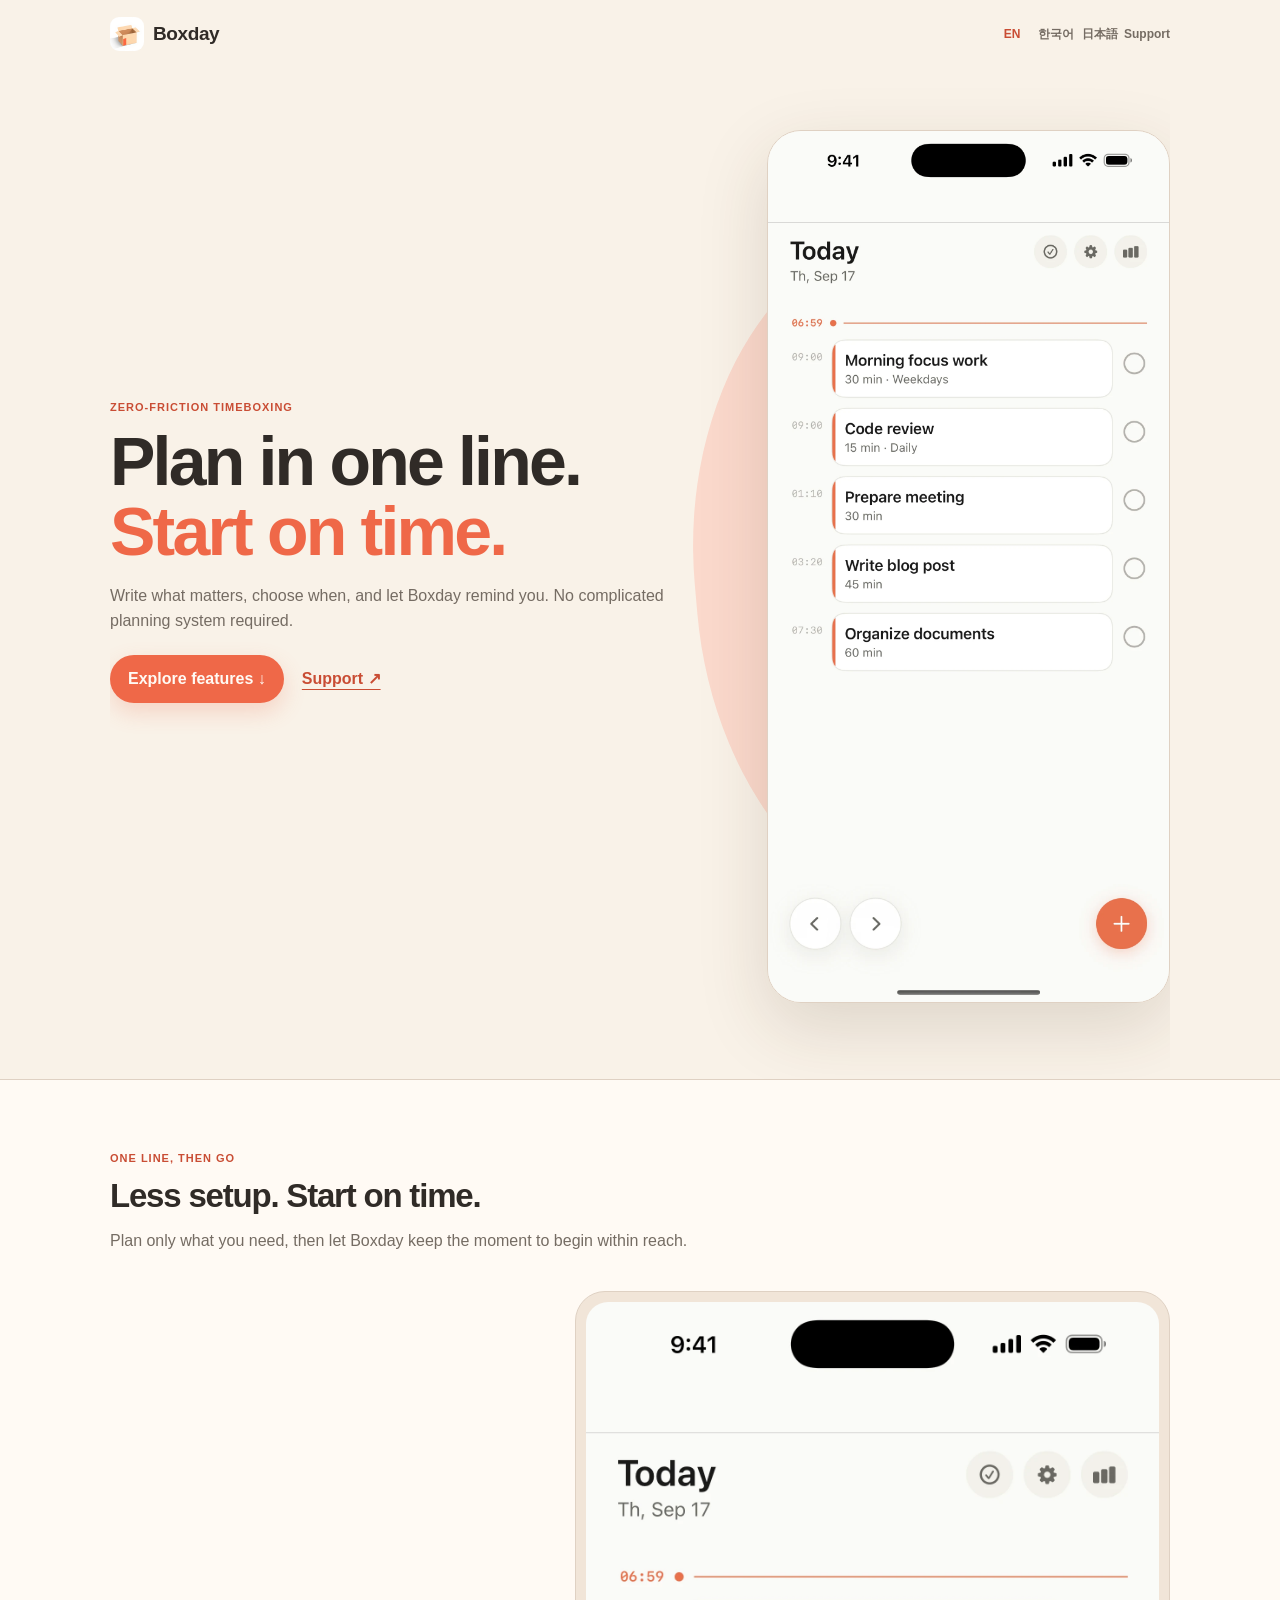
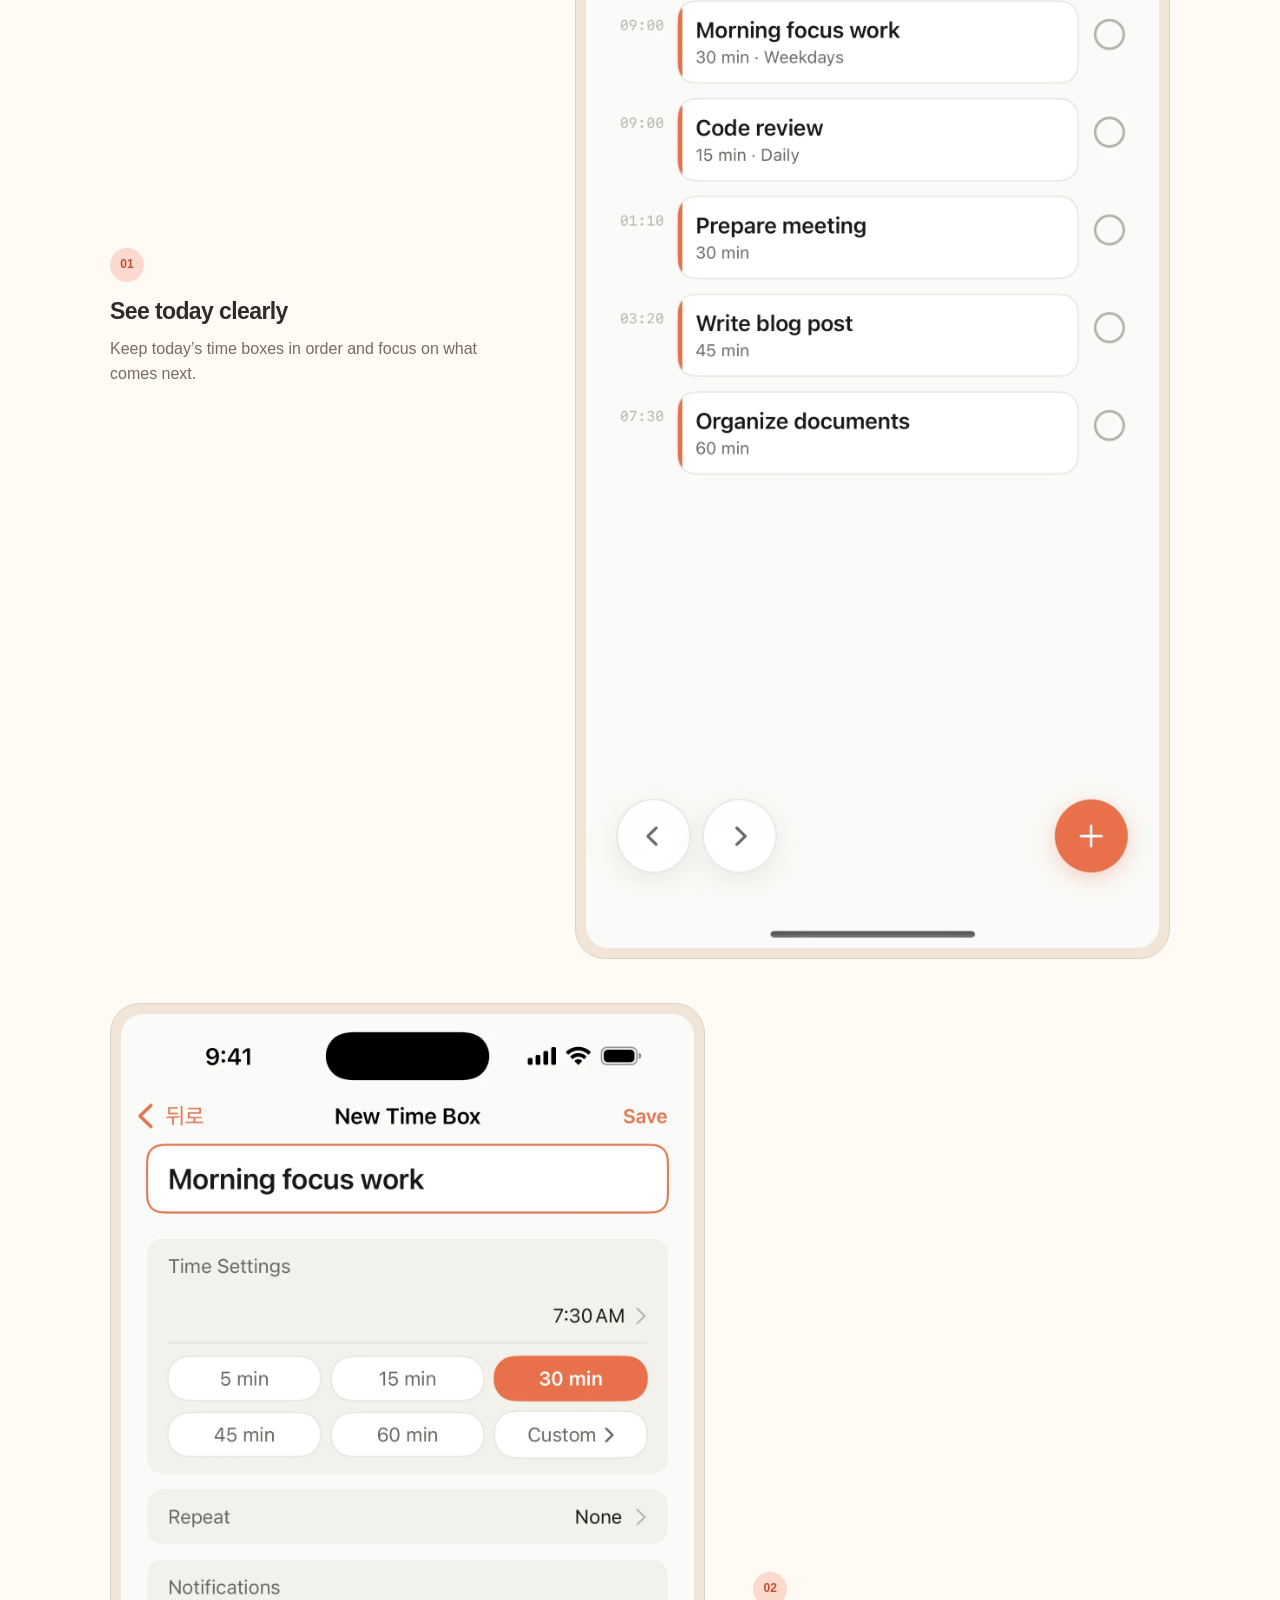
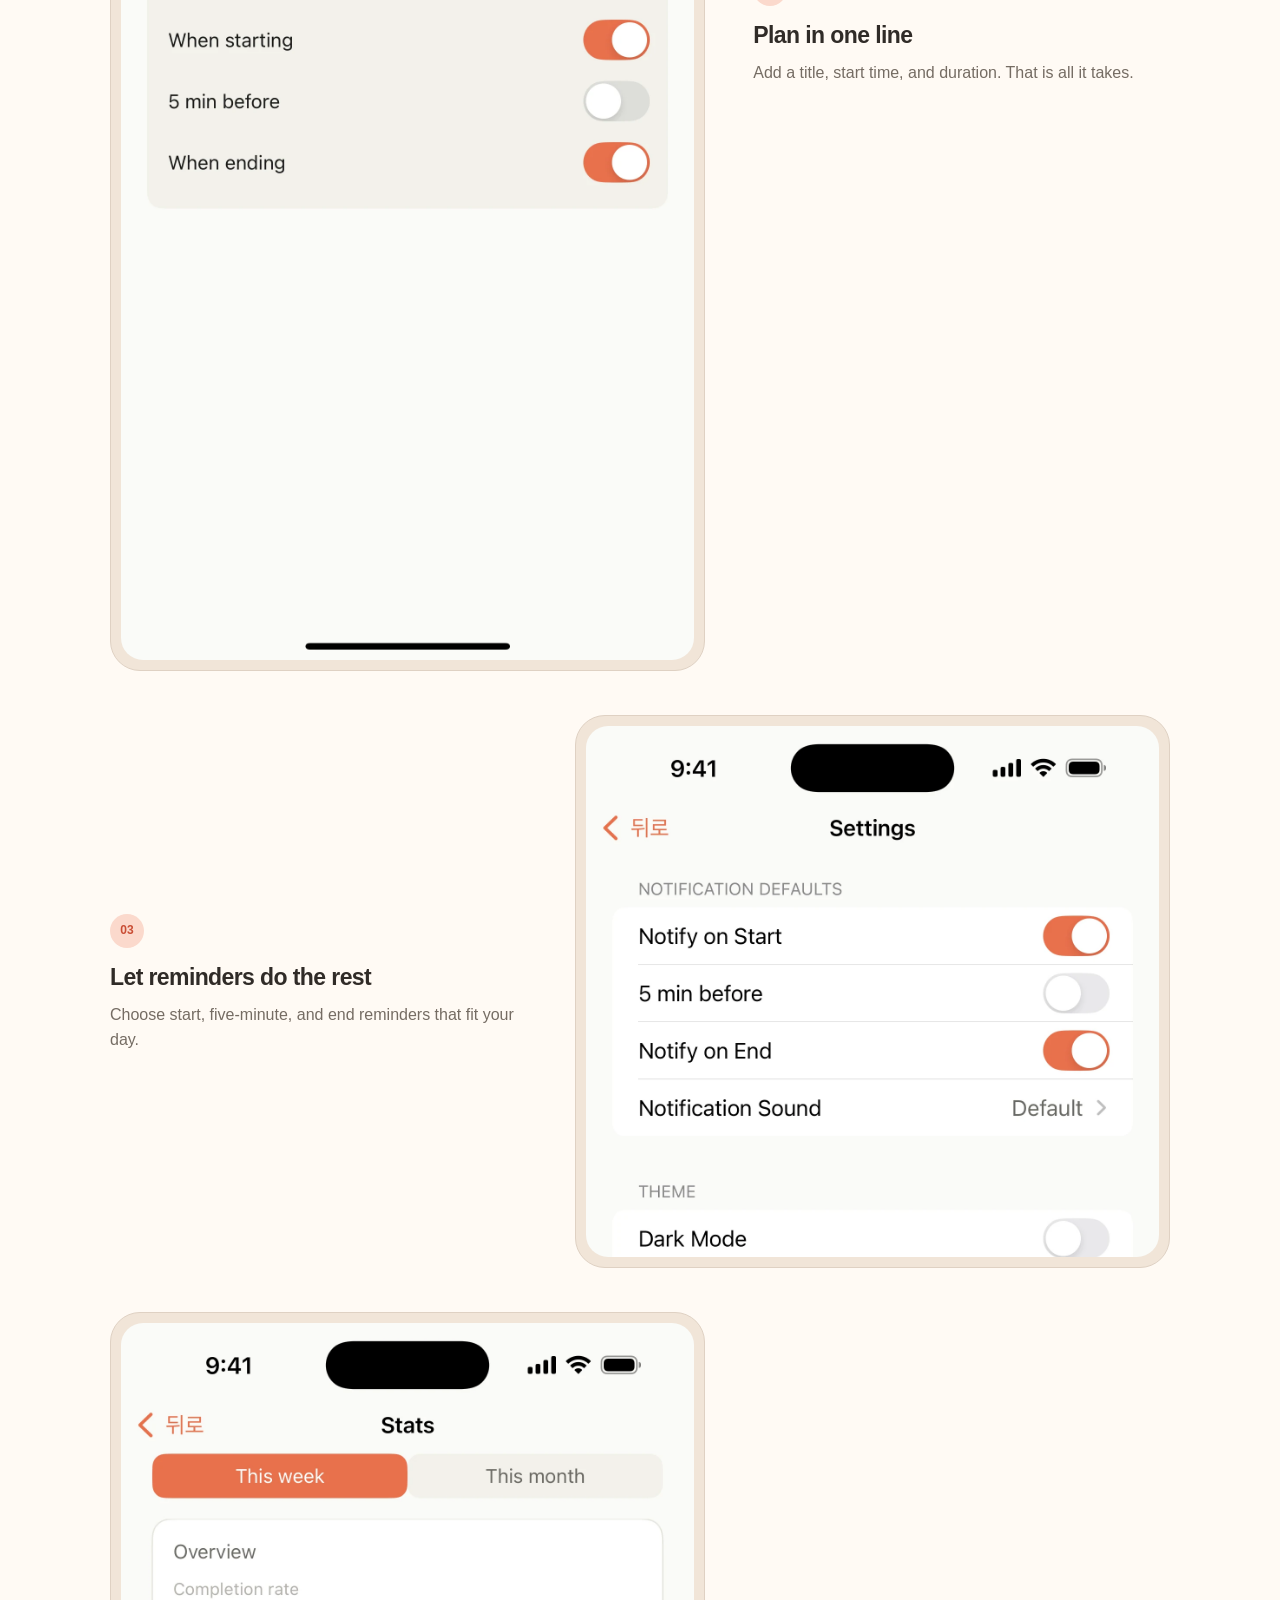
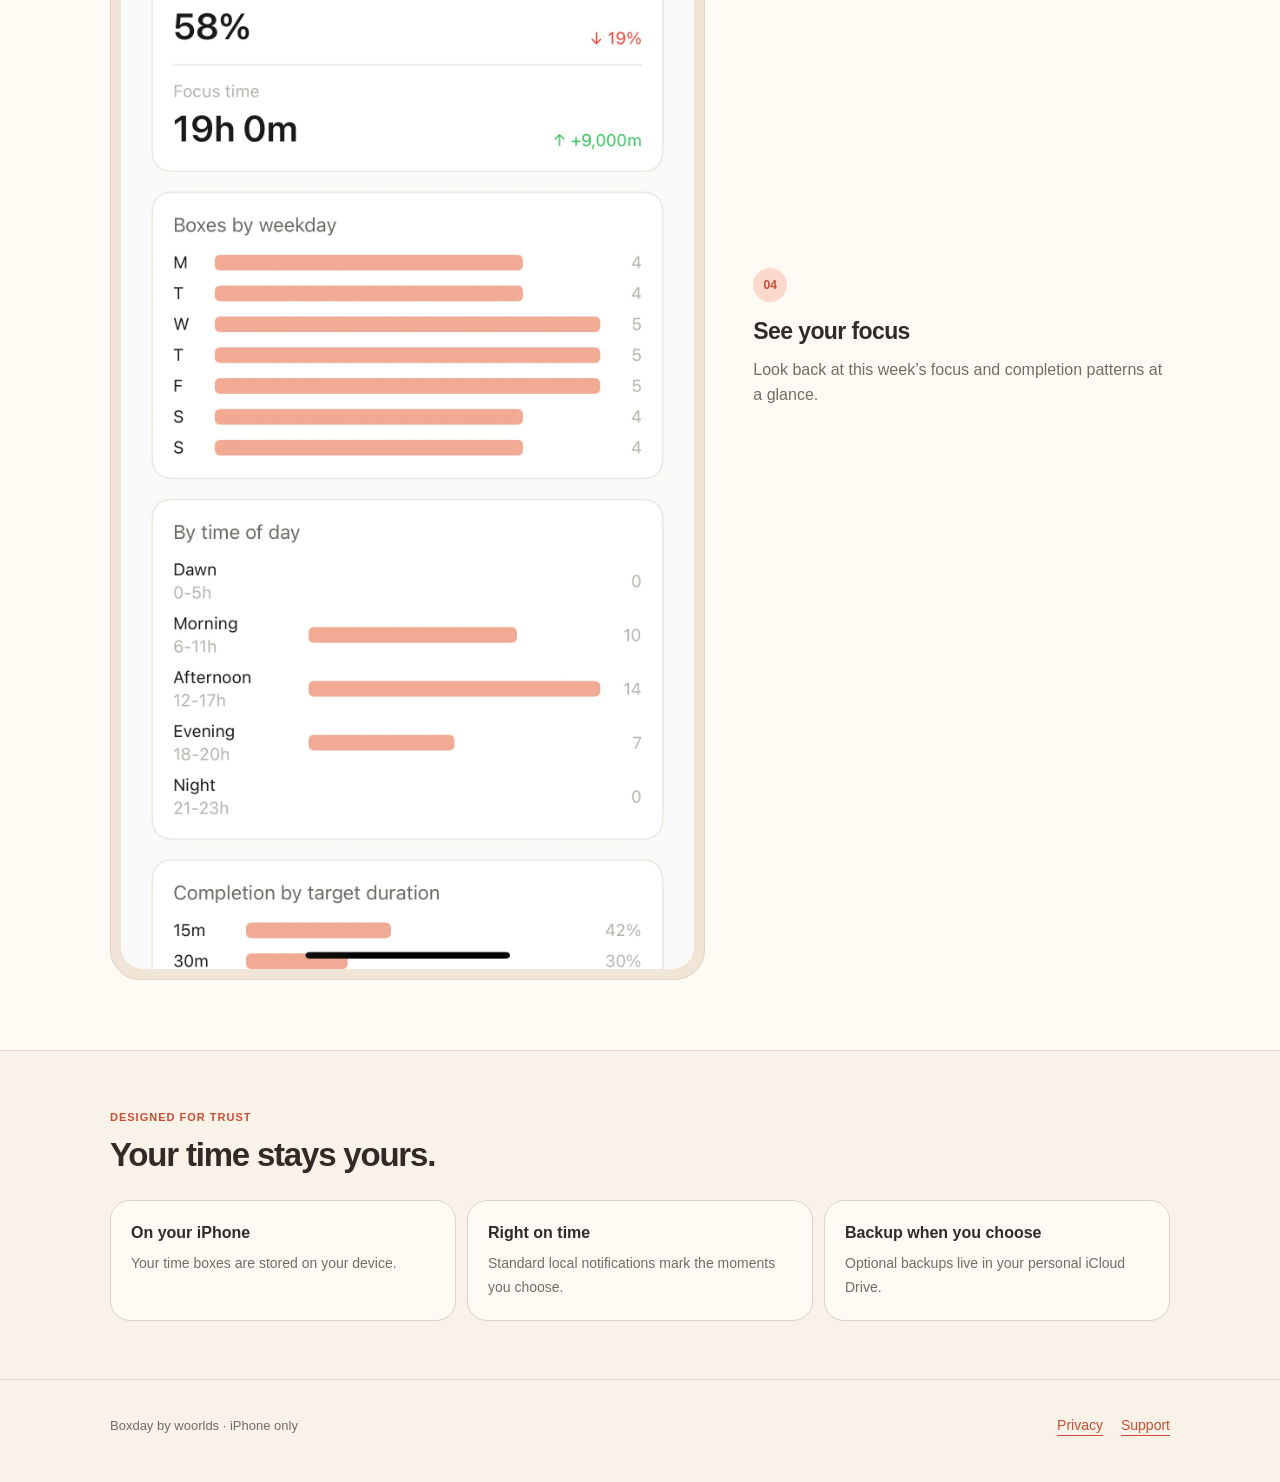
==== boxday/index.html @ e558db80 "feat: add Boxday marketing content" ====
<!doctype html>
<html lang="en">
<head>
  <meta charset="utf-8">
  <meta name="viewport" content="width=device-width, initial-scale=1">
  <meta name="theme-color" content="#F9F2E8" media="(prefers-color-scheme: light)">
  <meta name="theme-color" content="#171310" media="(prefers-color-scheme: dark)">
  <title>Boxday — Plan in one line. Start on time.</title>
  <meta name="description" content="Plan your day in one line, choose a start time, and let Boxday remind you when it is time to begin on iPhone.">
  <link rel="canonical" href="https://woorlds.github.io/boxday/">
  <link rel="alternate" hreflang="en" href="https://woorlds.github.io/boxday/">
  <link rel="alternate" hreflang="ko" href="https://woorlds.github.io/boxday/ko/">
  <link rel="alternate" hreflang="ja" href="https://woorlds.github.io/boxday/ja/">
  <link rel="alternate" hreflang="x-default" href="https://woorlds.github.io/boxday/">
  <link rel="icon" href="./assets/icon.png">
  <link rel="stylesheet" href="./style.css">
</head>
<body>
  <a class="skip-link" href="#main">Skip to content</a>
  <header class="site-header wrap">
    <a class="brand" href="./" aria-label="Boxday home"><img class="app-icon" src="./assets/icon.png" width="128" height="128" alt="Boxday app icon"><span>Boxday</span></a>
    <nav class="site-nav" aria-label="Language and support"><div class="language-nav" aria-label="Language"><a href="./" lang="en" hreflang="en" aria-current="page">EN</a><a href="./ko/" lang="ko" hreflang="ko">한국어</a><a href="./ja/" lang="ja" hreflang="ja">日本語</a></div><a href="https://woorlds.github.io/app-legal/boxday/support/">Support</a></nav>
  </header>
  <main id="main">
    <section class="hero wrap" aria-labelledby="hero-title"><div class="hero-copy"><p class="eyebrow">Zero-friction timeboxing</p><h1 id="hero-title">Plan in one line. <span>Start on time.</span></h1><p class="lead">Write what matters, choose when, and let Boxday remind you. No complicated planning system required.</p><div class="actions"><a class="button" href="#features">Explore features ↓</a><a class="support-link" href="https://woorlds.github.io/app-legal/boxday/support/">Support ↗</a></div></div><div class="hero-shot"><img class="screen" src="./assets/en/today.webp" width="1320" height="2868" alt="Boxday Today screen showing time boxes arranged along a daily timeline" fetchpriority="high"></div></section>
    <section id="features" class="features" aria-labelledby="features-title"><div class="wrap"><p class="section-kicker">One line, then go</p><h2 id="features-title">Less setup. Start on time.</h2><p class="section-intro">Plan only what you need, then let Boxday keep the moment to begin within reach.</p><div class="flow">
      <article><div class="flow-copy"><span class="number">01</span><h3>See today clearly</h3><p>Keep today’s time boxes in order and focus on what comes next.</p></div><div class="shot-wrap"><img src="./assets/en/today.webp" width="1320" height="2868" loading="lazy" alt="Boxday Today timeline with scheduled time boxes"></div></article>
      <article><div class="flow-copy"><span class="number">02</span><h3>Plan in one line</h3><p>Add a title, start time, and duration. That is all it takes.</p></div><div class="shot-wrap"><img src="./assets/en/editor.webp" width="1320" height="2868" loading="lazy" alt="New time box editor with a title, start time, duration, repeat, and reminder controls"></div></article>
      <article><div class="flow-copy"><span class="number">03</span><h3>Let reminders do the rest</h3><p>Choose start, five-minute, and end reminders that fit your day.</p></div><div class="shot-wrap notification-crop"><img src="./assets/en/notifications.webp" width="1320" height="2868" loading="lazy" alt="Boxday settings for start, five-minute, and end reminder defaults"></div></article>
      <article><div class="flow-copy"><span class="number">04</span><h3>See your focus</h3><p>Look back at this week’s focus and completion patterns at a glance.</p></div><div class="shot-wrap"><img src="./assets/en/stats.webp" width="1320" height="2868" loading="lazy" alt="Boxday weekly statistics showing focus time and completion patterns"></div></article>
    </div></div></section>
    <section class="trust" aria-labelledby="trust-title"><div class="wrap"><p class="section-kicker">Designed for trust</p><h2 id="trust-title">Your time stays yours.</h2><div class="trust-grid"><div class="trust-card"><strong>On your iPhone</strong><span>Your time boxes are stored on your device.</span></div><div class="trust-card"><strong>Right on time</strong><span>Standard local notifications mark the moments you choose.</span></div><div class="trust-card"><strong>Backup when you choose</strong><span>Optional backups live in your personal iCloud Drive.</span></div></div></div></section>
  </main>
  <footer class="site-footer"><div class="footer-content wrap"><p>Boxday by woorlds · iPhone only</p><nav class="footer-links" aria-label="Important links"><a href="https://woorlds.github.io/app-legal/boxday/privacy/">Privacy</a><a href="https://woorlds.github.io/app-legal/boxday/support/">Support</a></nav></div></footer>
</body>
</html>
---- boxday/style.css ----
:root {
  color-scheme: light dark;
  --background: #f9f2e8;
  --card: #fffaf4;
  --surface: #f1e5d8;
  --action: #ef6848;
  --action-strong: #c94d34;
  --action-soft: #fbd9cc;
  --text: #302b27;
  --secondary-text: #756c63;
  --border: #dfd1c3;
  --shadow: 0 24px 70px rgb(69 45 25 / 15%);
}

* { box-sizing: border-box; }
html { scroll-behavior: smooth; scroll-padding-top: 24px; }
body { margin: 0; background: var(--background); color: var(--text); font-family: -apple-system, BlinkMacSystemFont, "SF Pro Display", "Apple SD Gothic Neo", "Hiragino Sans", "Segoe UI", sans-serif; line-height: 1.55; -webkit-font-smoothing: antialiased; }
a { color: inherit; text-underline-offset: 5px; }
a:focus-visible { border-radius: 5px; outline: 3px solid var(--action); outline-offset: 4px; }
.wrap { width: min(calc(100% - 36px), 1060px); margin-inline: auto; }
.skip-link { position: fixed; top: -80px; left: 16px; z-index: 20; padding: 12px 16px; border-radius: 12px; background: var(--card); color: var(--action-strong); font-weight: 700; }
.skip-link:focus { top: 12px; }
.site-header { display: flex; min-height: 68px; align-items: center; justify-content: space-between; gap: 8px; }
.brand { display: inline-flex; min-width: 44px; min-height: 44px; align-items: center; gap: 9px; font-size: 19px; font-weight: 780; letter-spacing: -.4px; text-decoration: none; }
.app-icon { width: 34px; height: 34px; border-radius: 9px; }
.site-nav, .language-nav { display: flex; align-items: center; }
.site-nav { gap: 2px; }
.language-nav { gap: 0; }
.site-nav a { display: inline-flex; min-width: 44px; min-height: 44px; align-items: center; justify-content: center; color: var(--secondary-text); font-size: 12px; font-weight: 700; text-decoration: none; }
.site-nav a[aria-current="page"] { color: var(--action-strong); }
.hero { overflow: hidden; padding-block: 34px 0; }
.eyebrow, .section-kicker { margin: 0 0 11px; color: var(--action-strong); font-size: 11px; font-weight: 800; letter-spacing: 1px; text-transform: uppercase; }
h1, h2, h3, p { margin-top: 0; }
h1 { max-width: 680px; margin-bottom: 18px; font-size: clamp(42px, 12vw, 72px); letter-spacing: -2.8px; line-height: 1.02; }
h1 span { color: var(--action); }
.lead { max-width: 570px; margin-bottom: 22px; color: var(--secondary-text); font-size: 16px; }
.actions { display: flex; align-items: center; gap: 10px; margin-bottom: 30px; }
.button, .support-link { display: inline-flex; min-height: 48px; align-items: center; justify-content: center; font-weight: 740; }
.button { padding-inline: 18px; border-radius: 999px; background: var(--action); box-shadow: 0 9px 22px rgb(239 104 72 / 22%); color: #fffaf4; text-decoration: none; }
.support-link { padding-inline: 8px; color: var(--action-strong); }
.hero-shot { position: relative; width: min(82vw, 350px); margin: 0 auto -82px; }
.hero-shot::before { position: absolute; inset: 10% -18% 8%; border-radius: 48%; background: var(--action-soft); content: ""; transform: rotate(-5deg); }
.screen { position: relative; display: block; width: 100%; height: auto; border: 1px solid var(--border); border-radius: 34px; box-shadow: var(--shadow); }
.features { padding-block: 138px 58px; border-block: 1px solid var(--border); background: var(--card); }
h2 { margin-bottom: 14px; font-size: 33px; letter-spacing: -1.2px; line-height: 1.12; }
.section-intro { color: var(--secondary-text); font-size: 16px; }
.flow { display: grid; gap: 44px; margin-top: 38px; }
.flow article { display: grid; gap: 18px; }
.number { display: inline-grid; width: 34px; height: 34px; margin-bottom: 12px; place-items: center; border-radius: 50%; background: var(--action-soft); color: var(--action-strong); font-size: 12px; font-weight: 780; }
h3 { margin-bottom: 8px; font-size: 23px; letter-spacing: -.6px; }
.flow-copy p { color: var(--secondary-text); }
.shot-wrap { padding: 10px; border: 1px solid var(--border); border-radius: 30px; background: var(--surface); overflow: hidden; }
.shot-wrap img { display: block; width: 100%; height: auto; border-radius: 22px; }
.notification-crop { aspect-ratio: 1 / .93; }
.notification-crop img { height: 100%; object-fit: cover; object-position: top; }
.trust { padding-block: 58px; }
.trust-grid { display: grid; gap: 11px; margin-top: 26px; }
.trust-card { padding: 20px; border: 1px solid var(--border); border-radius: 20px; background: var(--card); }
.trust-card strong { display: block; margin-bottom: 5px; font-size: 16px; }
.trust-card span { color: var(--secondary-text); font-size: 14px; }
.site-footer { padding-block: 24px 34px; border-top: 1px solid var(--border); }
.footer-content { display: flex; flex-direction: column; gap: 12px; }
.site-footer p { margin: 0; color: var(--secondary-text); font-size: 13px; }
.footer-links { display: flex; flex-wrap: wrap; gap: 4px 18px; }
.footer-links a { display: inline-flex; min-width: 44px; min-height: 44px; align-items: center; color: var(--action-strong); font-size: 14px; }

@media (max-width: 430px) {
  .site-header { align-items: flex-start; padding-top: 11px; }
  .site-nav { align-items: flex-end; flex-direction: column; }
}

@media (min-width: 760px) {
  .wrap { width: min(calc(100% - 80px), 1060px); }
  .hero { display: grid; grid-template-columns: 1.05fr .72fr; align-items: center; gap: 70px; padding-block: 62px 76px; }
  h1 { font-size: 68px; }
  .hero-shot { width: 100%; margin: 0; }
  .features { padding-block: 70px; }
  .flow article { grid-template-columns: .7fr 1fr; align-items: center; gap: 48px; }
  .flow article:nth-child(even) { grid-template-columns: 1fr .7fr; }
  .flow article:nth-child(even) .flow-copy { order: 2; }
  .flow article:nth-child(even) .shot-wrap { order: 1; }
  .trust-grid { grid-template-columns: repeat(3, 1fr); }
  .footer-content { flex-direction: row; align-items: center; justify-content: space-between; }
}

@media (prefers-color-scheme: dark) {
  :root { --background: #171310; --card: #211a16; --surface: #2b211b; --action: #ff896b; --action-strong: #ffad96; --action-soft: #45271f; --text: #fff7f0; --secondary-text: #d1c3b8; --border: #4b3a31; --shadow: 0 24px 70px rgb(0 0 0 / 36%); }
  .button { color: #24130e; }
}

@media (prefers-reduced-motion: reduce) {
  html { scroll-behavior: auto; }
  *, *::before, *::after { animation-duration: .01ms !important; animation-iteration-count: 1 !important; transition-duration: .01ms !important; }
}
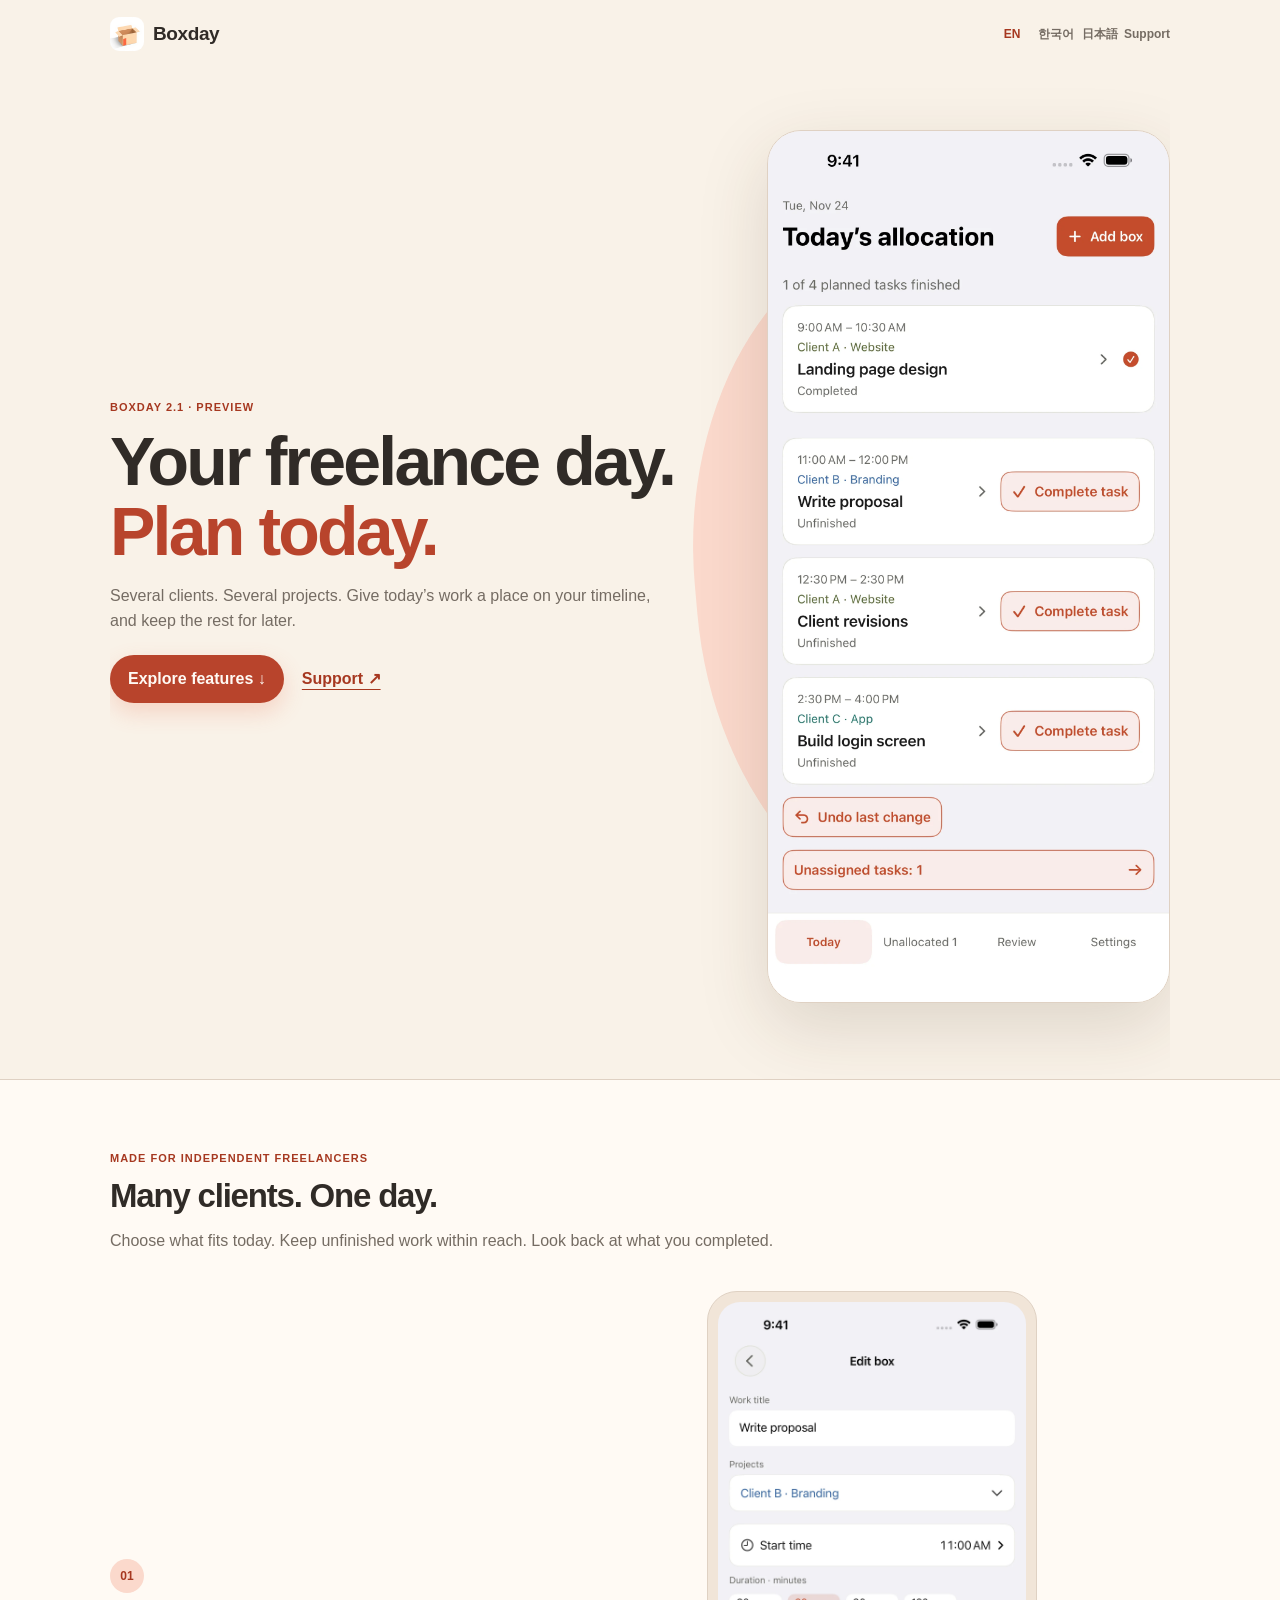
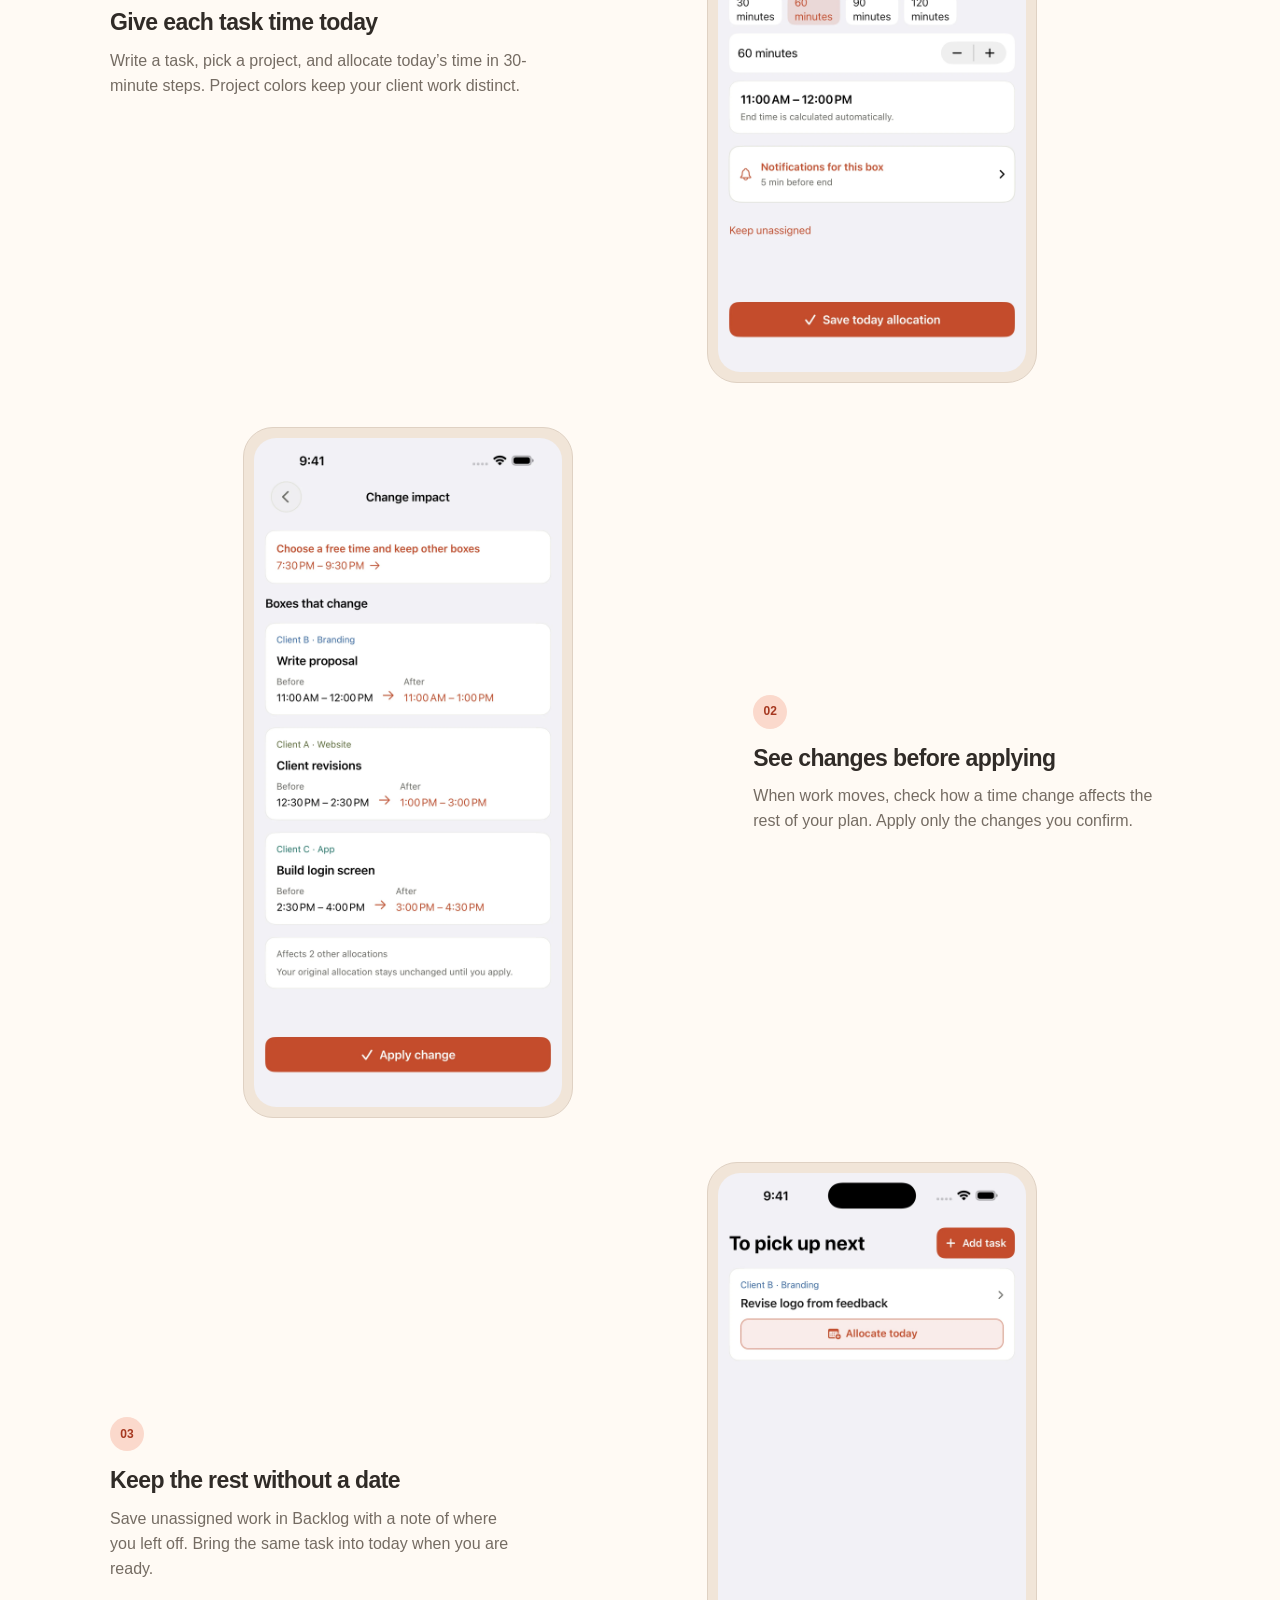
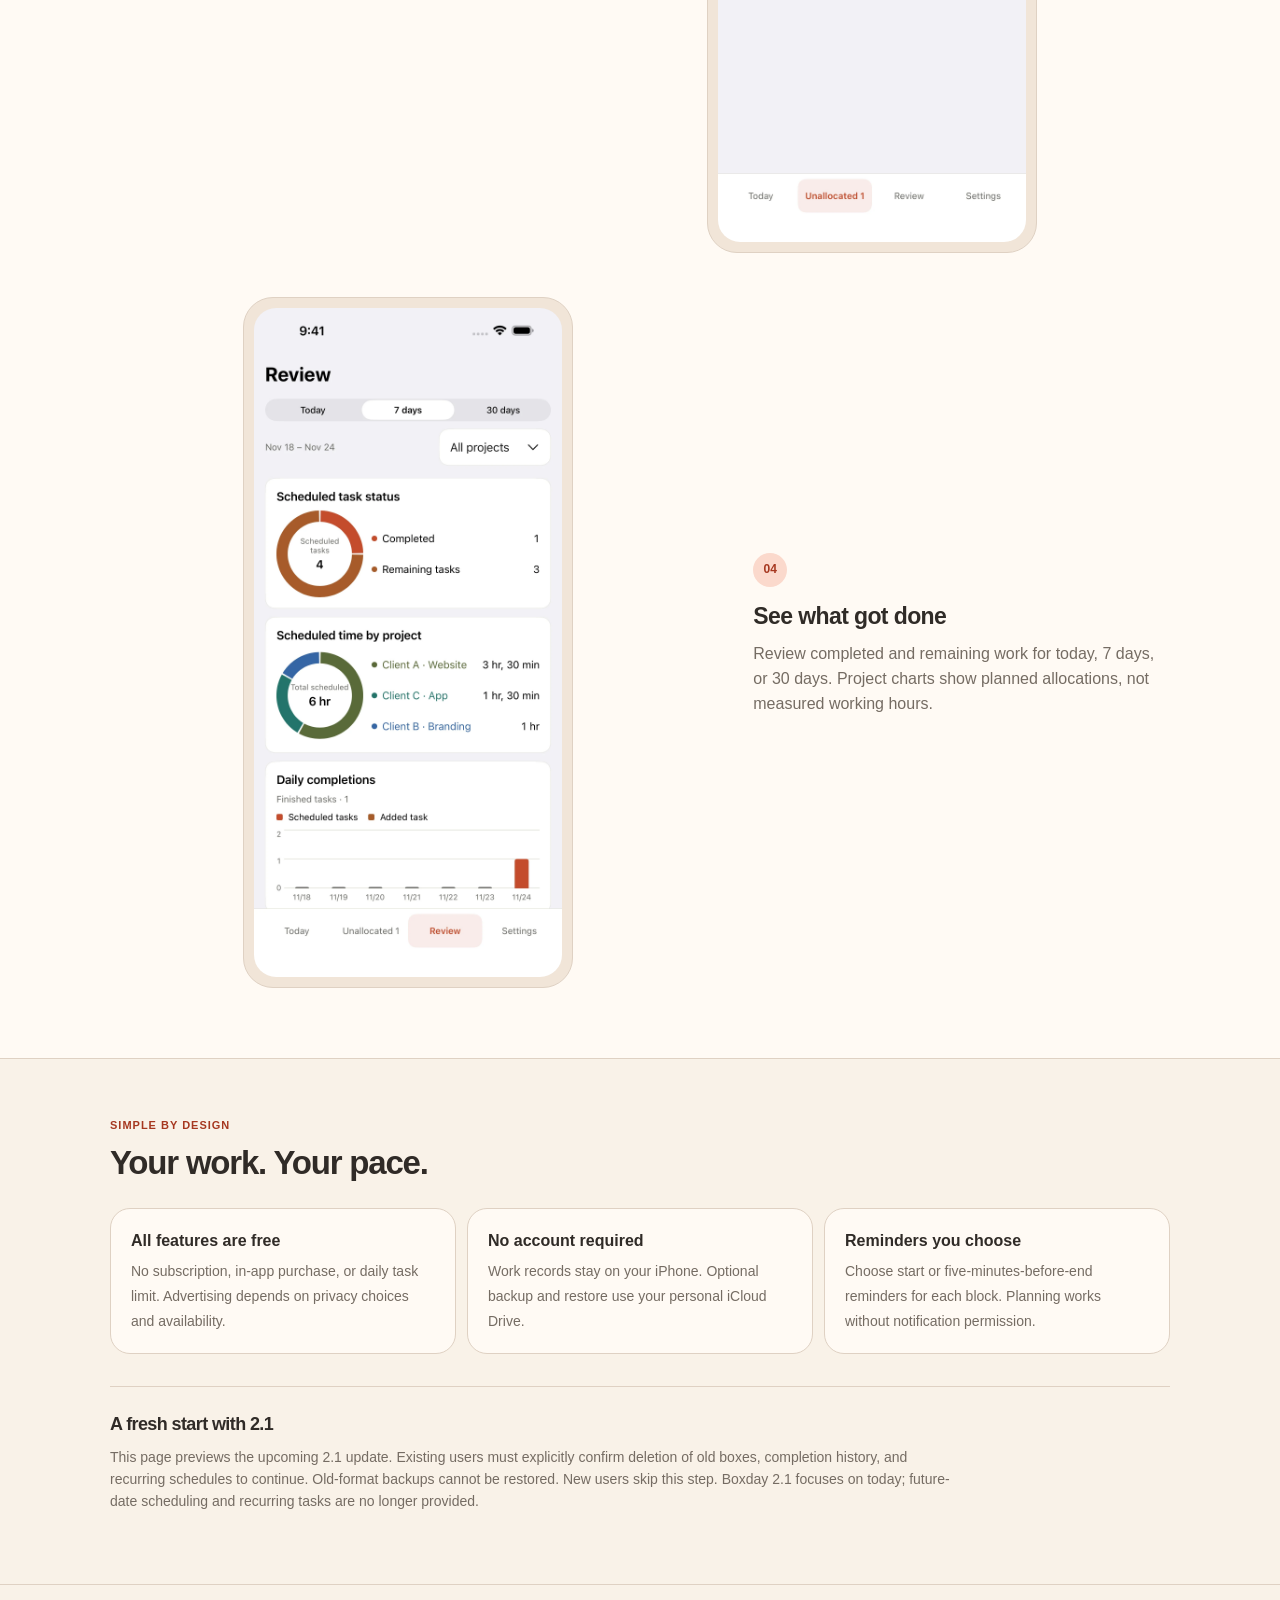
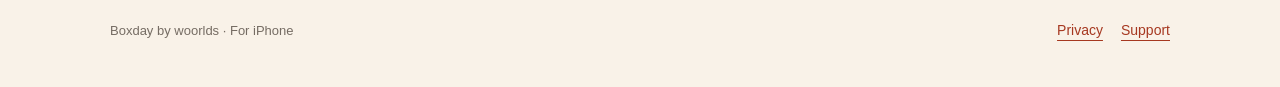
==== commit 55b2af08: "feat(boxday): preview freelancer planning v2.1" ====
--- a/boxday/index.html
+++ b/boxday/index.html
@@ -5,8 +5,8 @@
   <meta name="viewport" content="width=device-width, initial-scale=1">
   <meta name="theme-color" content="#F9F2E8" media="(prefers-color-scheme: light)">
   <meta name="theme-color" content="#171310" media="(prefers-color-scheme: dark)">
-  <title>Boxday — Plan in one line. Start on time.</title>
-  <meta name="description" content="Plan your day in one line, choose a start time, and let Boxday remind you when it is time to begin on iPhone.">
+  <title>Boxday: Freelance Day Planner</title>
+  <meta name="description" content="Plan today’s client work with time blocks. Keep an undated backlog, preview changes, and review completed and remaining tasks. All Boxday features are free.">
   <link rel="canonical" href="https://woorlds.github.io/boxday/">
   <link rel="alternate" hreflang="en" href="https://woorlds.github.io/boxday/">
   <link rel="alternate" hreflang="ko" href="https://woorlds.github.io/boxday/ko/">
@@ -18,19 +18,19 @@
 <body>
   <a class="skip-link" href="#main">Skip to content</a>
   <header class="site-header wrap">
-    <a class="brand" href="./" aria-label="Boxday home"><img class="app-icon" src="./assets/icon.png" width="128" height="128" alt="Boxday app icon"><span>Boxday</span></a>
+    <a class="brand" href="./" aria-label="Boxday home"><img class="app-icon" src="./assets/icon.png" width="128" height="128" alt="Boxday"><span>Boxday</span></a>
     <nav class="site-nav" aria-label="Language and support"><div class="language-nav" aria-label="Language"><a href="./" lang="en" hreflang="en" aria-current="page">EN</a><a href="./ko/" lang="ko" hreflang="ko">한국어</a><a href="./ja/" lang="ja" hreflang="ja">日本語</a></div><a href="https://woorlds.github.io/app-legal/boxday/support/">Support</a></nav>
   </header>
   <main id="main">
-    <section class="hero wrap" aria-labelledby="hero-title"><div class="hero-copy"><p class="eyebrow">Zero-friction timeboxing</p><h1 id="hero-title">Plan in one line. <span>Start on time.</span></h1><p class="lead">Write what matters, choose when, and let Boxday remind you. No complicated planning system required.</p><div class="actions"><a class="button" href="#features">Explore features ↓</a><a class="support-link" href="https://woorlds.github.io/app-legal/boxday/support/">Support ↗</a></div></div><div class="hero-shot"><img class="screen" src="./assets/en/today.webp" width="1320" height="2868" alt="Boxday Today screen showing time boxes arranged along a daily timeline" fetchpriority="high"></div></section>
-    <section id="features" class="features" aria-labelledby="features-title"><div class="wrap"><p class="section-kicker">One line, then go</p><h2 id="features-title">Less setup. Start on time.</h2><p class="section-intro">Plan only what you need, then let Boxday keep the moment to begin within reach.</p><div class="flow">
-      <article><div class="flow-copy"><span class="number">01</span><h3>See today clearly</h3><p>Keep today’s time boxes in order and focus on what comes next.</p></div><div class="shot-wrap"><img src="./assets/en/today.webp" width="1320" height="2868" loading="lazy" alt="Boxday Today timeline with scheduled time boxes"></div></article>
-      <article><div class="flow-copy"><span class="number">02</span><h3>Plan in one line</h3><p>Add a title, start time, and duration. That is all it takes.</p></div><div class="shot-wrap"><img src="./assets/en/editor.webp" width="1320" height="2868" loading="lazy" alt="New time box editor with a title, start time, duration, repeat, and reminder controls"></div></article>
-      <article><div class="flow-copy"><span class="number">03</span><h3>Let reminders do the rest</h3><p>Choose start, five-minute, and end reminders that fit your day.</p></div><div class="shot-wrap notification-crop"><img src="./assets/en/notifications.webp" width="1320" height="2868" loading="lazy" alt="Boxday settings for start, five-minute, and end reminder defaults"></div></article>
-      <article><div class="flow-copy"><span class="number">04</span><h3>See your focus</h3><p>Look back at this week’s focus and completion patterns at a glance.</p></div><div class="shot-wrap"><img src="./assets/en/stats.webp" width="1320" height="2868" loading="lazy" alt="Boxday weekly statistics showing focus time and completion patterns"></div></article>
+    <section class="hero wrap" aria-labelledby="hero-title"><div class="hero-copy"><p class="eyebrow">Boxday 2.1 · Preview</p><h1 id="hero-title">Your freelance day. <span>Plan today.</span></h1><p class="lead">Several clients. Several projects. Give today’s work a place on your timeline, and keep the rest for later.</p><div class="actions"><a class="button" href="#features">Explore features ↓</a><a class="support-link" href="https://woorlds.github.io/app-legal/boxday/support/">Support ↗</a></div></div><div class="hero-shot"><img class="screen" src="./assets/en/today.webp" width="1320" height="2868" alt="Boxday 2.1 Today timeline showing freelance work organized by client project" fetchpriority="high"></div></section>
+    <section id="features" class="features" aria-labelledby="features-title"><div class="wrap"><p class="section-kicker">Made for independent freelancers</p><h2 id="features-title">Many clients. One day.</h2><p class="section-intro">Choose what fits today. Keep unfinished work within reach. Look back at what you completed.</p><div class="flow">
+<article><div class="flow-copy"><span class="number">01</span><h3>Give each task time today</h3><p>Write a task, pick a project, and allocate today’s time in 30-minute steps. Project colors keep your client work distinct.</p></div><div class="shot-wrap"><img src="./assets/en/editor.webp" width="1320" height="2868" loading="lazy" alt="Task editor with project, today’s start time, duration, and reminder choices"></div></article>
+<article><div class="flow-copy"><span class="number">02</span><h3>See changes before applying</h3><p>When work moves, check how a time change affects the rest of your plan. Apply only the changes you confirm.</p></div><div class="shot-wrap"><img src="./assets/en/impact.webp" width="1320" height="2868" loading="lazy" alt="Impact preview showing a time change before it is applied"></div></article>
+<article><div class="flow-copy"><span class="number">03</span><h3>Keep the rest without a date</h3><p>Save unassigned work in Backlog with a note of where you left off. Bring the same task into today when you are ready.</p></div><div class="shot-wrap"><img src="./assets/en/backlog.webp" width="1320" height="2868" loading="lazy" alt="Undated Backlog with client projects and continuation notes"></div></article>
+<article><div class="flow-copy"><span class="number">04</span><h3>See what got done</h3><p>Review completed and remaining work for today, 7 days, or 30 days. Project charts show planned allocations, not measured working hours.</p></div><div class="shot-wrap"><img src="./assets/en/review.webp" width="1320" height="2868" loading="lazy" alt="Review screen showing completed and remaining tasks and planned time by project"></div></article>
     </div></div></section>
-    <section class="trust" aria-labelledby="trust-title"><div class="wrap"><p class="section-kicker">Designed for trust</p><h2 id="trust-title">Your time stays yours.</h2><div class="trust-grid"><div class="trust-card"><strong>On your iPhone</strong><span>Your time boxes are stored on your device.</span></div><div class="trust-card"><strong>Right on time</strong><span>Standard local notifications mark the moments you choose.</span></div><div class="trust-card"><strong>Backup when you choose</strong><span>Optional backups live in your personal iCloud Drive.</span></div></div></div></section>
+    <section class="trust" aria-labelledby="trust-title"><div class="wrap"><p class="section-kicker">Simple by design</p><h2 id="trust-title">Your work. Your pace.</h2><div class="trust-grid"><div class="trust-card"><strong>All features are free</strong><span>No subscription, in-app purchase, or daily task limit. Advertising depends on privacy choices and availability.</span></div><div class="trust-card"><strong>No account required</strong><span>Work records stay on your iPhone. Optional backup and restore use your personal iCloud Drive.</span></div><div class="trust-card"><strong>Reminders you choose</strong><span>Choose start or five-minutes-before-end reminders for each block. Planning works without notification permission.</span></div></div><aside class="update-note"><h3>A fresh start with 2.1</h3><p>This page previews the upcoming 2.1 update. Existing users must explicitly confirm deletion of old boxes, completion history, and recurring schedules to continue. Old-format backups cannot be restored. New users skip this step. Boxday 2.1 focuses on today; future-date scheduling and recurring tasks are no longer provided.</p></aside></div></section>
   </main>
-  <footer class="site-footer"><div class="footer-content wrap"><p>Boxday by woorlds · iPhone only</p><nav class="footer-links" aria-label="Important links"><a href="https://woorlds.github.io/app-legal/boxday/privacy/">Privacy</a><a href="https://woorlds.github.io/app-legal/boxday/support/">Support</a></nav></div></footer>
+  <footer class="site-footer"><div class="footer-content wrap"><p>Boxday by woorlds · For iPhone</p><nav class="footer-links" aria-label="Important links"><a href="https://woorlds.github.io/app-legal/boxday/privacy/">Privacy</a><a href="https://woorlds.github.io/app-legal/boxday/support/">Support</a></nav></div></footer>
 </body>
 </html>
--- a/boxday/style.css
+++ b/boxday/style.css
@@ -3,8 +3,8 @@
   --background: #f9f2e8;
   --card: #fffaf4;
   --surface: #f1e5d8;
-  --action: #ef6848;
-  --action-strong: #c94d34;
+  --action: #b8442c;
+  --action-strong: #a63820;
   --action-soft: #fbd9cc;
   --text: #302b27;
   --secondary-text: #756c63;
@@ -31,6 +31,7 @@
 .hero { overflow: hidden; padding-block: 34px 0; }
 .eyebrow, .section-kicker { margin: 0 0 11px; color: var(--action-strong); font-size: 11px; font-weight: 800; letter-spacing: 1px; text-transform: uppercase; }
 h1, h2, h3, p { margin-top: 0; }
+h1, h2, h3, .lead { overflow-wrap: break-word; word-break: keep-all; }
 h1 { max-width: 680px; margin-bottom: 18px; font-size: clamp(42px, 12vw, 72px); letter-spacing: -2.8px; line-height: 1.02; }
 h1 span { color: var(--action); }
 .lead { max-width: 570px; margin-bottom: 22px; color: var(--secondary-text); font-size: 16px; }
@@ -51,8 +52,6 @@
 .flow-copy p { color: var(--secondary-text); }
 .shot-wrap { padding: 10px; border: 1px solid var(--border); border-radius: 30px; background: var(--surface); overflow: hidden; }
 .shot-wrap img { display: block; width: 100%; height: auto; border-radius: 22px; }
-.notification-crop { aspect-ratio: 1 / .93; }
-.notification-crop img { height: 100%; object-fit: cover; object-position: top; }
 .trust { padding-block: 58px; }
 .trust-grid { display: grid; gap: 11px; margin-top: 26px; }
 .trust-card { padding: 20px; border: 1px solid var(--border); border-radius: 20px; background: var(--card); }
@@ -64,9 +63,8 @@
 .footer-links { display: flex; flex-wrap: wrap; gap: 4px 18px; }
 .footer-links a { display: inline-flex; min-width: 44px; min-height: 44px; align-items: center; color: var(--action-strong); font-size: 14px; }
 
-@media (max-width: 430px) {
-  .site-header { align-items: flex-start; padding-top: 11px; }
-  .site-nav { align-items: flex-end; flex-direction: column; }
+@media (max-width: 350px) {
+  .brand span { display: none; }
 }
 
 @media (min-width: 760px) {
@@ -92,3 +90,10 @@
   html { scroll-behavior: auto; }
   *, *::before, *::after { animation-duration: .01ms !important; animation-iteration-count: 1 !important; transition-duration: .01ms !important; }
 }
+
+/* The same v2.1 captures used in the localized App Store assets. */
+.shot-wrap { width: min(100%, 330px); justify-self: center; }
+.update-note { margin-top: 32px; padding-top: 24px; border-top: 1px solid var(--border); }
+.update-note h3 { font-size: 18px; }
+.update-note p { max-width: 850px; color: var(--secondary-text); font-size: 14px; }
+html[lang="ja"] h1 { font-size: clamp(25px, 7.6vw, 48px); letter-spacing: -1.5px; }
